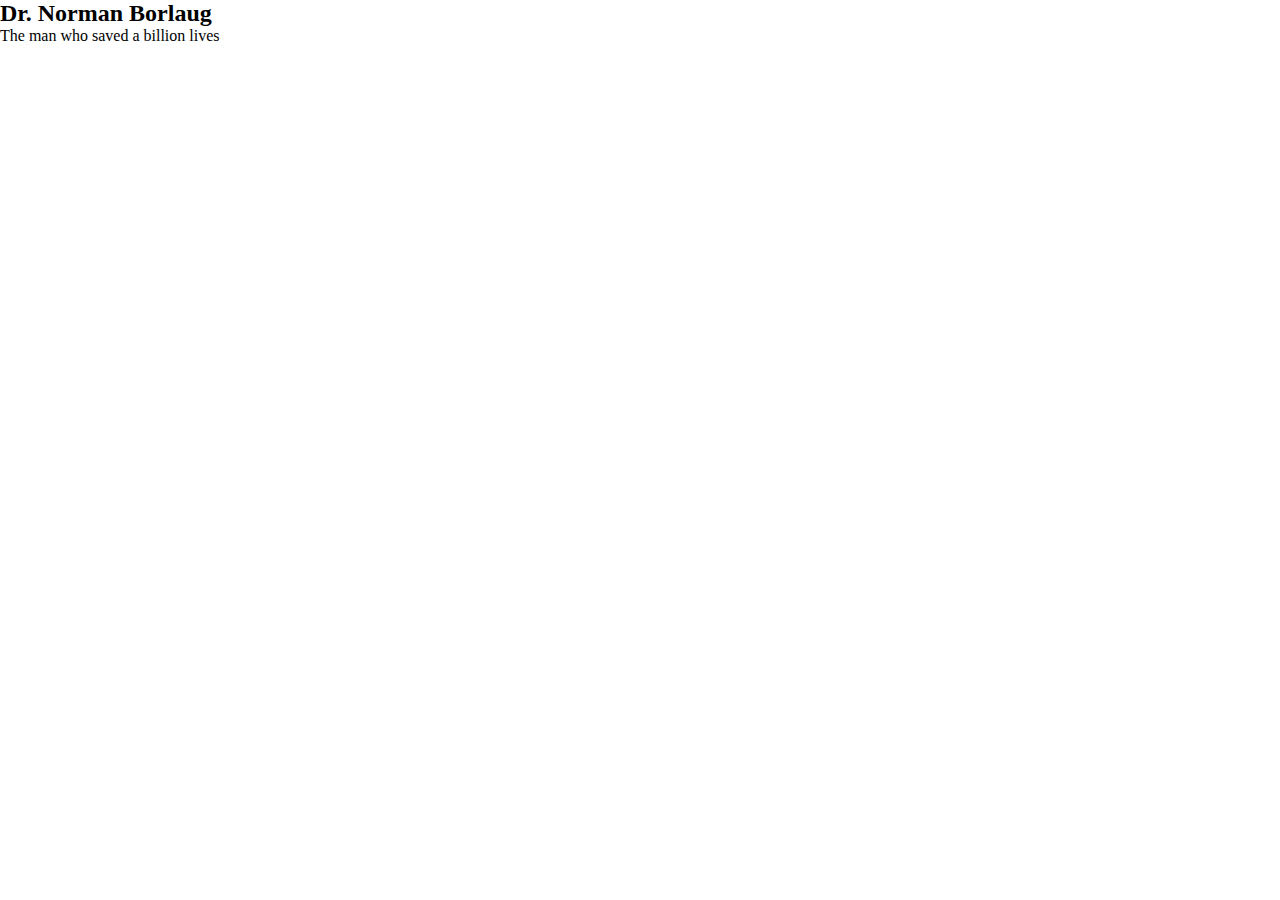
==== index.html @ df41d4f8 "created new index file" ====
<!DOCTYPE html>
<html lang="en">
<head>
  <meta charset="UTF-8">
  <meta http-equiv="X-UA-Compatible" content="IE=edge">
  <meta name="viewport" content="width=device-width, initial-scale=1.0">
  <link rel="stylesheet" href="index.css">
  <title>Tribute Page</title>
</head>
<body id="main_background">
<div id="div_one">
  <h2>Dr. Norman Borlaug</h2>
  <p>The man who saved a billion lives</p>
</div>
</body>
</html>
---- index.css ----
* {
    padding: 0;
    margin: 0;
}

#main_background {
    background-color: white;
}

#div_one {
    display: flex;
    flex-direction: column;
}
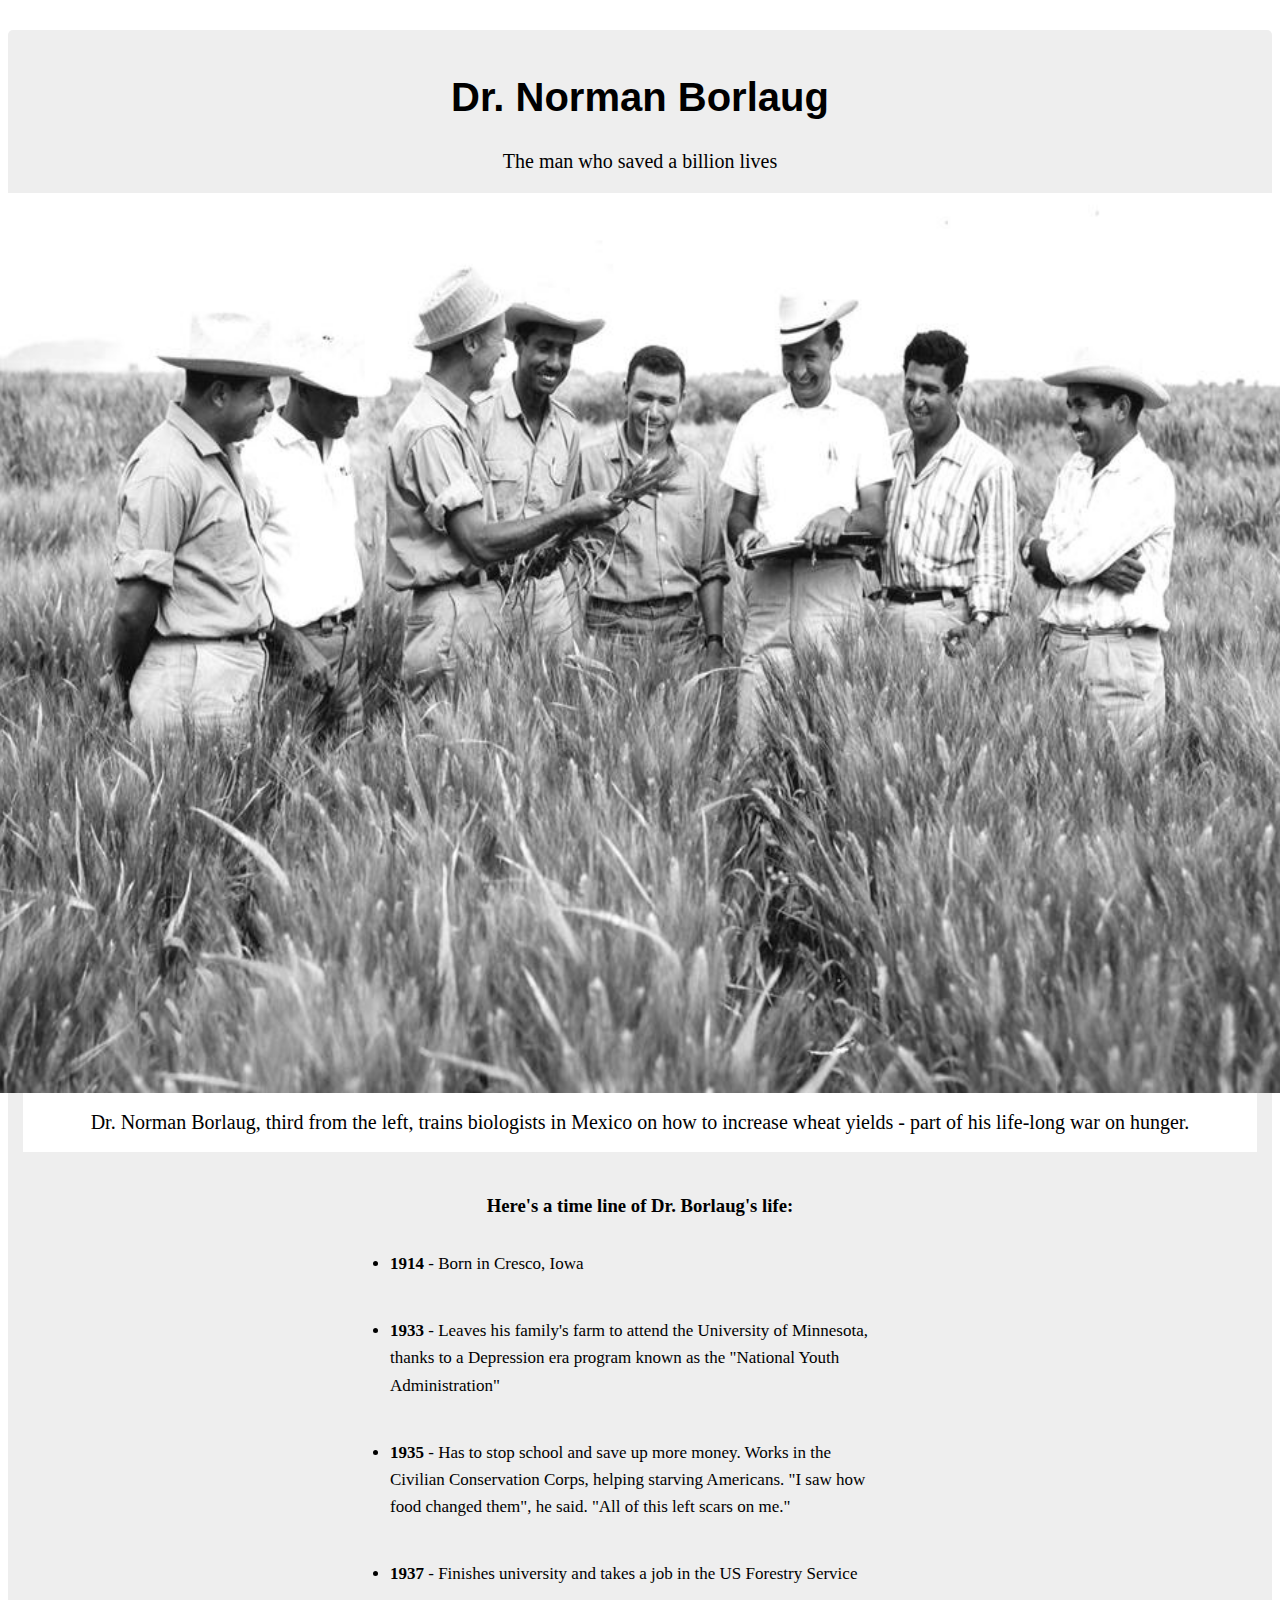
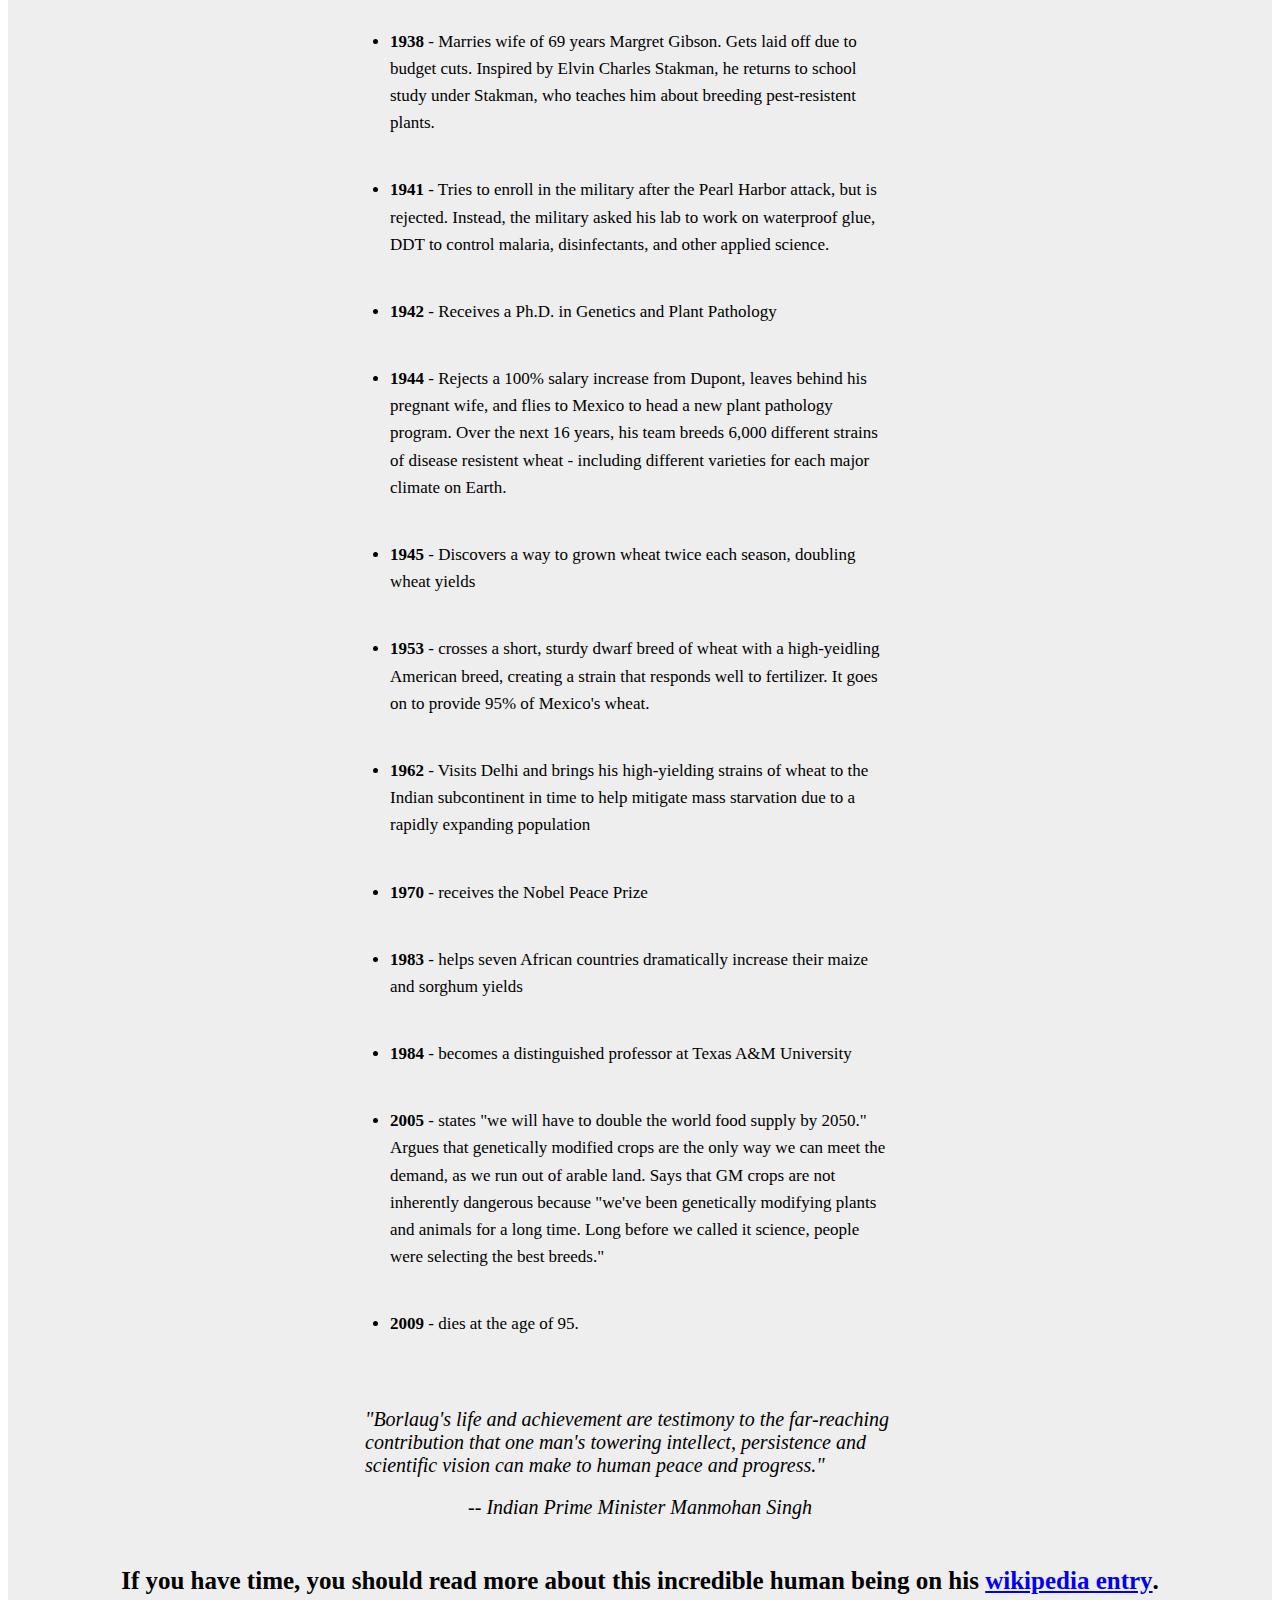
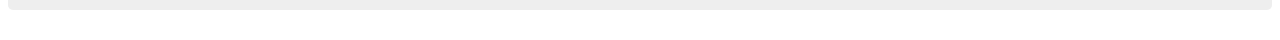
==== commit aa95ac39: "finished practice html and css tribute page" ====
--- a/index.html
+++ b/index.html
@@ -8,9 +8,43 @@
   <title>Tribute Page</title>
 </head>
 <body id="main_background">
-<div id="div_one">
+<main id="div_one">
   <h2>Dr. Norman Borlaug</h2>
-  <p>The man who saved a billion lives</p>
-</div>
+  <p class="textbelowh2">The man who saved a billion lives</p>
+  <figure id="img-div">
+    <img src= "images/normanfarmer.jpeg" alt="norman showing wheat to farmers">
+    <figcaption id="figcap">Dr. Norman Borlaug, third from the left, trains biologists in Mexico on how to increase wheat yields - part of his life-long war on hunger.</figcaption>
+  </figure>
+  <h3>Here's a time line of Dr. Borlaug's life:</h3>
+  <section>
+  <Ul>
+    <li><strong>1914</strong> - Born in Cresco, Iowa</li>
+    <li><strong>1933</strong> - Leaves his family's farm to attend the University of Minnesota, thanks to a Depression era program known as the "National Youth Administration"</li>
+    <li><strong>1935</strong> - Has to stop school and save up more money. Works in the Civilian Conservation Corps, helping starving Americans. "I saw how food changed them", he said. "All of this left scars on me."</li>
+    <li><strong>1937</strong> - Finishes university and takes a job in the US Forestry Service</li>
+    <li><strong>1938</strong> - Marries wife of 69 years Margret Gibson. Gets laid off due to budget cuts. Inspired by Elvin Charles Stakman, he returns to school study under Stakman, who teaches him about breeding pest-resistent plants.</li>
+    <li><strong>1941</strong> - Tries to enroll in the military after the Pearl Harbor attack, but is rejected. Instead, the military asked his lab to work on waterproof glue, DDT to control malaria, disinfectants, and other applied science.</li>
+    <li><strong>1942</strong> - Receives a Ph.D. in Genetics and Plant Pathology</li>
+    <li><strong>1944</strong> - Rejects a 100% salary increase from Dupont, leaves behind his pregnant wife, and flies to Mexico to head a new plant pathology program. Over the next 16 years, his team breeds 6,000 different strains of disease resistent wheat - including different varieties for each major climate on Earth.</li>
+    <li><strong>1945</strong> - Discovers a way to grown wheat twice each season, doubling wheat yields</li>
+    <li><strong>1953</strong> - crosses a short, sturdy dwarf breed of wheat with a high-yeidling American breed, creating a strain that responds well to fertilizer. It goes on to provide 95% of Mexico's wheat.</li>
+    <li><strong>1962</strong> - Visits Delhi and brings his high-yielding strains of wheat to the Indian subcontinent in time to help mitigate mass starvation due to a rapidly expanding population</li>
+    <li><strong>1970</strong> - receives the Nobel Peace Prize</li>
+    <li><strong>1983</strong> - helps seven African countries dramatically increase their maize and sorghum yields</li>
+    <li><strong>1984</strong> - becomes a distinguished professor at Texas A&M University</li>
+    <li><strong>2005</strong> - states "we will have to double the world food supply by 2050." Argues that genetically modified crops are the only way we can meet the demand, as we run out of arable land. Says that GM crops are not inherently dangerous because "we've been genetically modifying plants and animals for a long time. Long before we called it science, people were selecting the best breeds."</li>
+    <li><strong>2009</strong> - dies at the age of 95.</li>
+  </Ul>
+<span>
+  <p><em>"Borlaug's life and achievement are testimony to the far-reaching contribution that one man's towering intellect, persistence and scientific vision can make to human peace and progress."
+
+    </em></p>
+
+  <p class="singhquote"><em>-- Indian Prime Minister Manmohan Singh</em></p>
+</span>
+<h4>If you have time, you should read more about this incredible human being on his&nbsp; <a id="tribute-link" href="https://en.wikipedia.org/wiki/Norman_Borlaug" target="_blank"> wikipedia entry</a>.</h4>
+</section>
+</main>
+
 </body>
 </html>
--- a/index.css
+++ b/index.css
@@ -10,4 +10,88 @@
 #div_one {
     display: flex;
     flex-direction: column;
+    margin: 30px 8px;
+    padding: 15px;
+    border-radius: 5px;
+    background: #eee;
 }
+
+h2 {
+    font-family: Arial, Helvetica, sans-serif;
+    font-size: 40px;
+    padding-top: 30px;
+    padding-bottom: 30px;
+    text-align: center;
+}
+
+.textbelowh2 {
+    /* line-height: 5; */
+    font-size: 20px;
+    text-align: center;
+    padding-bottom: 20px;
+}
+
+ul {
+    max-width: 500px;
+    min-width: 0;
+    margin: 0 auto 50px auto;
+    text-align: left;
+    line-height: 1.6;
+}
+main h3 {
+    text-align: center;
+    line-height: 1.5em;
+    padding-bottom: 10px;
+    padding-top: 40px;
+}
+ul li {
+    padding: 20px 0 20px 0;
+    font-size: 17px;
+}
+
+#img-div {
+    display: flex;
+    flex-direction: column;
+    background-color: white;
+    align-items: center;
+    justify-content: center;
+}
+
+#img-div img {
+    width: 150vh;
+    height: 100vh;
+    padding-bottom: 2vh;
+}
+
+#figcap {
+    padding-bottom: 2vh;
+    font-size: 20px;
+}
+
+span {
+    display: flex;
+    flex-direction: column;
+    flex: wrap;
+    justify-content: center;
+    align-items: center;
+}
+
+span p {
+    max-width: 550px;
+    font-size: 20px;
+}
+
+.singhquote {
+    display: block;
+    line-height: 3;
+    justify-content: left;
+}
+
+h4 {
+    display: flex;
+    flex-direction: row;
+    align-items: center;
+    justify-content: center;
+    padding-top: 30px;
+    font-size: 25px;
+}
